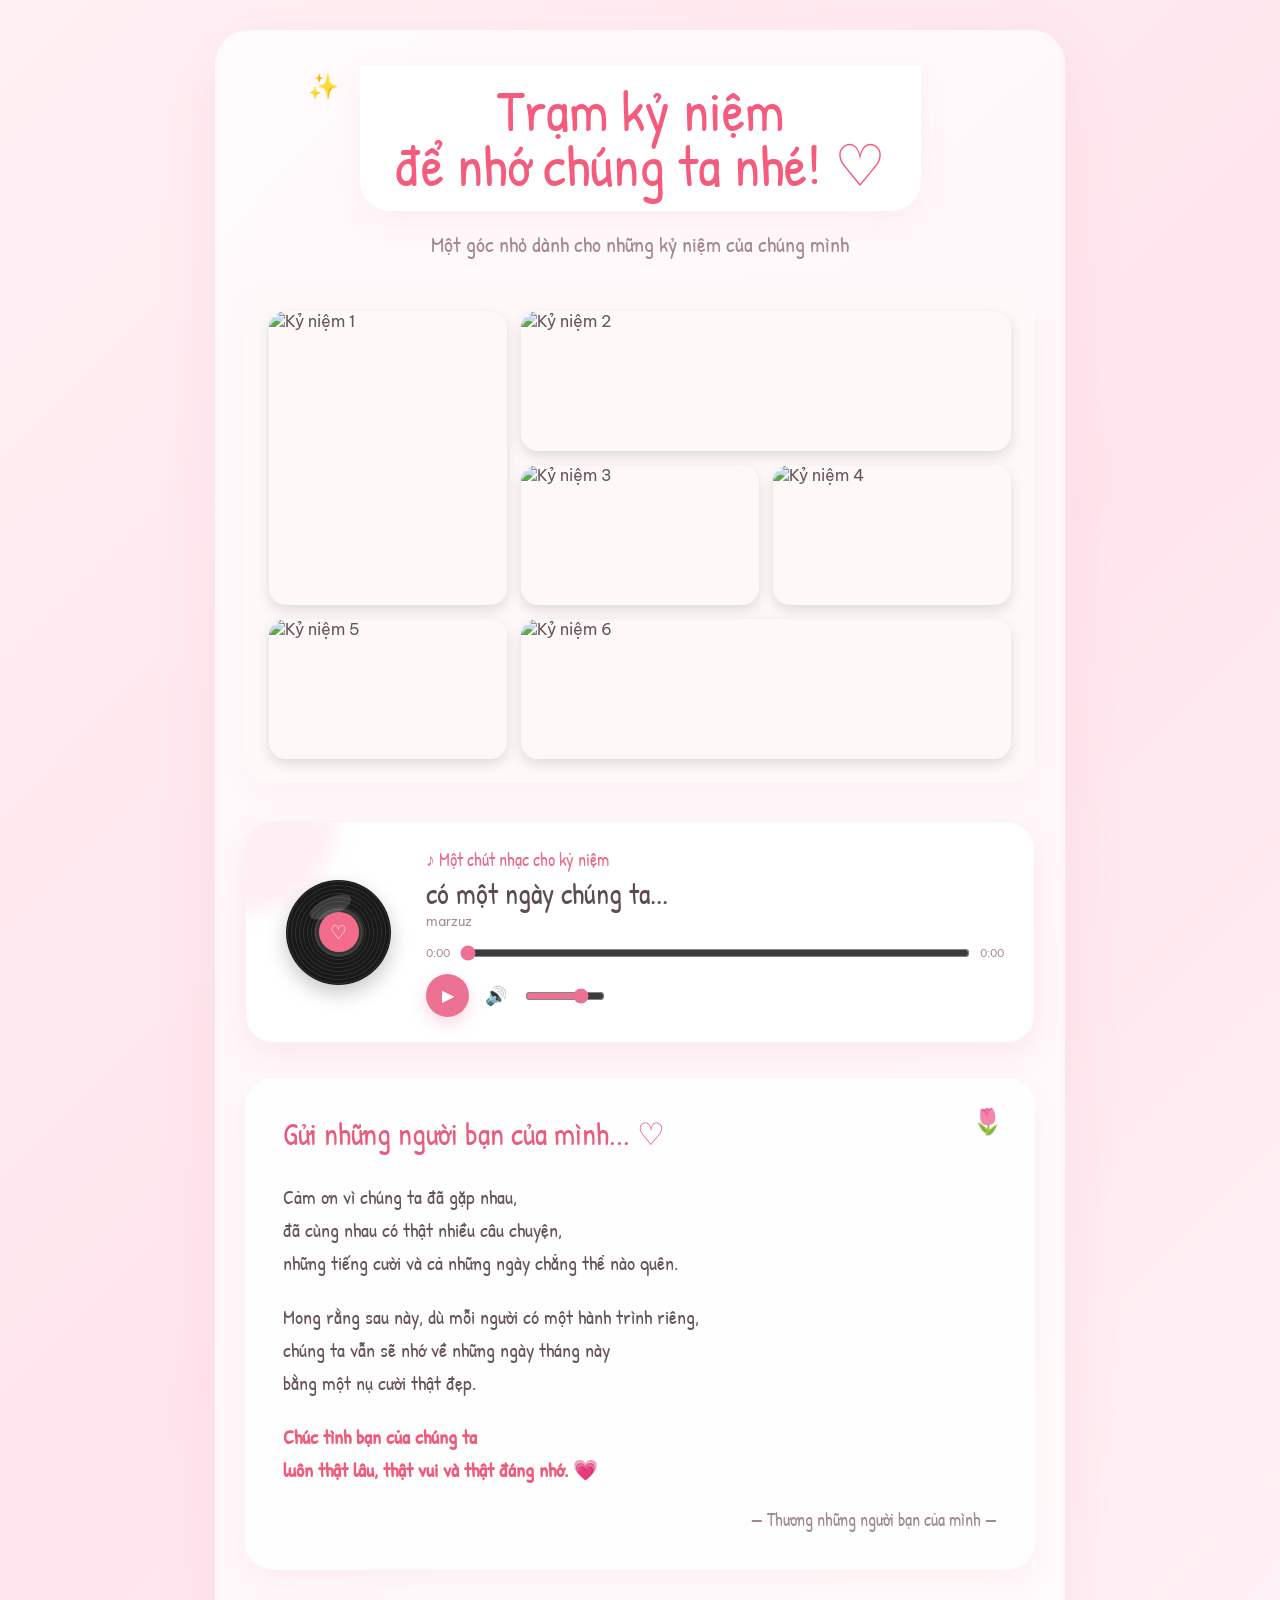
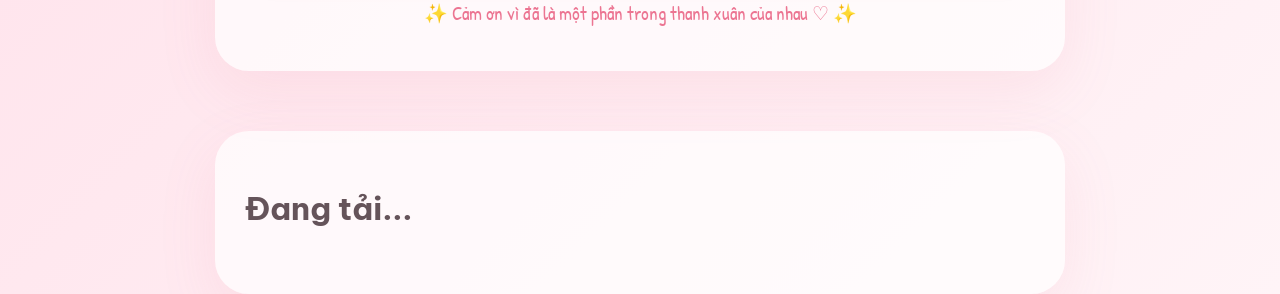
==== index.html @ d9ace6cc "Add files via upload" ====
<!doctype html>
<html lang="vi">
  <head>
    <meta charset="UTF-8" />

    <meta name="viewport" content="width=device-width, initial-scale=1.0" />

    <title>Kỷ niệm tình bạn ♡</title>

    <!-- GOOGLE FONT -->
    <link rel="preconnect" href="https://fonts.googleapis.com" />
    <link rel="preconnect" href="https://fonts.gstatic.com" crossorigin />

    <link
      href="https://fonts.googleapis.com/css2?family=Be+Vietnam+Pro:wght@400;500;600;700&family=Patrick+Hand&display=swap"
      rel="stylesheet"
    />

    <!-- CSS -->
    <link rel="stylesheet" href="style.css" />
  </head>

  <body>
    <div class="page">
      <main class="container">
        <!-- =================================================
           PHẦN MỞ ĐẦU
      ================================================== -->

        <header class="intro">
          <div class="sparkle">✨</div>

          <div class="intro-title">
            <h1>
              Trạm kỷ niệm<br />
              để nhớ chúng ta nhé! ♡
            </h1>
          </div>

          <p>Một góc nhỏ dành cho những kỷ niệm của chúng mình</p>
        </header>

        <!-- =================================================
           6 ẢNH KỶ NIỆM
      ================================================== -->

        <section class="photos-collage">
          <!-- ẢNH 1 -->
          <div class="collage-item item-1">
            <img src="./ảnh 1.jpg" alt="Kỷ niệm 1" />
          </div>

          <!-- ẢNH 2 -->
          <div class="collage-item item-2">
            <img src="./ảnh 2.jpg" alt="Kỷ niệm 2" />
          </div>

          <!-- ẢNH 3 -->
          <div class="collage-item item-3">
            <img src="./ảnh 3.jpg" alt="Kỷ niệm 3" />
          </div>

          <!-- ẢNH 4 -->
          <div class="collage-item item-4">
            <img src="./ảnh 4.jpg" alt="Kỷ niệm 4" />
          </div>

          <!-- ẢNH 5 -->
          <div class="collage-item item-5">
            <img src="./ảnh 5.png" alt="Kỷ niệm 5" />
          </div>

          <!-- ẢNH 6 -->
          <div class="collage-item item-6">
            <img src="./ảnh 6.jpg" alt="Kỷ niệm 6" />
          </div>
        </section>

        <!-- =================================================
           HỘP NHẠC
      ================================================== -->

        <section class="music-card">
          <!-- ĐĨA NHẠC -->

          <div class="music-disc-area">
            <div class="music-disc" id="musicDisc">
              <div class="disc-center">♡</div>
            </div>
          </div>

          <!-- THÔNG TIN BÀI NHẠC -->

          <div class="music-info">
            <div class="music-label">♪ Một chút nhạc cho kỷ niệm</div>

            <h2>có một ngày chúng ta...</h2>

            <p class="artist">marzuz</p>

            <!-- THANH THỜI GIAN -->

            <div class="music-progress">
              <span id="currentTime"> 0:00 </span>

              <input
                id="progress"
                type="range"
                min="0"
                max="100"
                value="0"
                step="0.1"
              />

              <span id="duration"> 0:00 </span>
            </div>

            <!-- NÚT ĐIỀU KHIỂN -->

            <div class="music-controls">
              <button id="playBtn" class="play-btn" type="button">▶</button>

              <button id="volumeBtn" class="volume-btn" type="button">
                🔊
              </button>

              <input
                id="volume"
                type="range"
                min="0"
                max="1"
                value="0.75"
                step="0.01"
              />
            </div>
          </div>

          <!-- FILE NHẠC -->

          <audio id="audio" preload="metadata">
            <source
              src="./Y2Mate.is - marzuz - cm n_ official audio.mp3"
              type="audio/mpeg"
            />

            Trình duyệt của bạn không hỗ trợ phát nhạc.
          </audio>
        </section>

        <!-- =================================================
           LỜI CHÚC
      ================================================== -->

        <section class="letter">
          <div class="flower">🌷</div>

          <h2>Gửi những người bạn của mình... ♡</h2>

          <p>
            Cảm ơn vì chúng ta đã gặp nhau,<br />
            đã cùng nhau có thật nhiều câu chuyện,<br />
            những tiếng cười và cả những ngày chẳng thể nào quên.
          </p>

          <p>
            Mong rằng sau này, dù mỗi người có một hành trình riêng,<br />
            chúng ta vẫn sẽ nhớ về những ngày tháng này<br />
            bằng một nụ cười thật đẹp.
          </p>

          <p class="wish">
            Chúc tình bạn của chúng ta<br />
            luôn thật lâu, thật vui và thật đáng nhớ. 💗
          </p>

          <div class="signature">— Thương những người bạn của mình —</div>
        </section>

        <!-- =================================================
           FOOTER
      ================================================== -->

        <footer>
          ✨ Cảm ơn vì đã là một phần trong thanh xuân của nhau ♡ ✨
        </footer>
      </main>
    </div>

    <!-- JAVASCRIPT -->
    <script src="./config.js"></script>
    <script src="./index.js"></script>
    <script src="script.js"></script>
    <!doctype html>
    <html lang="vi">
      <head>
        <meta charset="UTF-8" />
        <meta name="viewport" content="width=device-width, initial-scale=1.0" />
        <title>Thiệp Tình Bạn</title>
        <link rel="stylesheet" href="style.css" />
      </head>
      <body>
        <div class="container">
          <h1 id="senderDisplay">Đang tải...</h1>
          <p id="msgDisplay"></p>
          <div class="gallery" id="gallery"></div>
        </div>

        <!-- Nhạc nền nếu có -->
        <audio
          id="bgMusic"
          src="Y2Mate.is - marzuz - rm n_ official audio.mp3"
          autoplay
          loop
        ></audio>

        <script>
          // TỰ ĐỘNG ĐỌC DỮ LIỆU TỪ LINK CỦA KHÁCH
          function loadCustomerData() {
            const urlParams = new URLSearchParams(window.location.search);
            const rawData = urlParams.get("data");

            if (!rawData) return; // Nếu mở link gốc không có data thì giữ mặc định

            try {
              // Giải mã link
              const jsonString = decodeURIComponent(
                escape(atob(decodeURIComponent(rawData))),
              );
              const data = JSON.parse(jsonString);

              // Hiển thị tên & Lời chúc
              if (data.n)
                document.getElementById("senderDisplay").innerText = data.n;
              if (data.m)
                document.getElementById("msgDisplay").innerText = data.m;

              // Thay thế danh sách ảnh từ Cloudinary
              if (data.imgs && data.imgs.length > 0) {
                const gallery = document.getElementById("gallery");
                gallery.innerHTML = ""; // Xóa các ảnh mẫu cũ
                data.imgs.forEach((url) => {
                  const img = document.createElement("img");
                  img.src = url;
                  gallery.appendChild(img);
                });
              }
            } catch (e) {
              console.error("Link không chứa dữ liệu động hoặc bị lỗi mã hóa.");
            }
          }

          loadCustomerData();
        </script>
        <script>
        function loadCustomerData() {
            const urlParams = new URLSearchParams(window.location.search);
            const rawData = urlParams.get('data');

            // Nếu không có chuỗi ?data= thì giữ nguyên giao diện gốc
            if (!rawData) return; 

            try {
                const jsonString = decodeURIComponent(escape(atob(decodeURIComponent(rawData))));
                const data = JSON.parse(jsonString);

                // 1. Thay tên người gửi nếu có thẻ id="senderDisplay"
                const senderEl = document.getElementById('senderDisplay');
                if (senderEl && data.n) senderEl.innerText = data.n;

                // 2. Thay lời chúc nếu có thẻ id="msgDisplay"
                const msgEl = document.getElementById('msgDisplay');
                if (msgEl && data.m) msgEl.innerText = data.m;

                // 3. TỰ ĐỘNG THAY THẾ TẤT CẢ CÁC ẢNH CÓ TRÊN TRANG WEB
                if (data.imgs && data.imgs.length > 0) {
                    // Tìm tất cả các thẻ <img> sẵn có trên giao diện thiệp của bạn
                    const existingImages = document.querySelectorAll('img');

                    // Thay src của các ảnh cũ thành link ảnh mới từ Cloudinary
                    data.imgs.forEach((url, index) => {
                        if (existingImages[index]) {
                            existingImages[index].src = url;
                        } else if (existingImages.length > 0) {
                            // Nếu số ảnh khách tải lên nhiều hơn số khung ảnh có sẵn, tự nhân bản thêm khung ảnh
                            const lastImg = existingImages[existingImages.length - 1];
                            const newImg = lastImg.cloneNode(true);
                            newImg.src = url;
                            lastImg.parentNode.appendChild(newImg);
                        }
                    });
                }
            } catch (e) {
                console.error("Lỗi đọc dữ liệu link:", e);
            }
        }

        window.addEventListener('DOMContentLoaded', loadCustomerData);
    </script>
</body>
</html>
      </body>
    </html>
  </body>
</html>
---- style.css ----
/* =====================================================
   CÀI ĐẶT CHUNG
===================================================== */

* {
  box-sizing: border-box;
}

html {
  scroll-behavior: smooth;
}

body {
  margin: 0;

  background: linear-gradient(135deg, #fff0f4 0%, #ffe5ed 50%, #fff4f7 100%);

  color: #65545a;

  font-family: "Be Vietnam Pro", sans-serif;
}

/* =====================================================
   KHUNG TRANG
===================================================== */

.page {
  width: 100%;

  min-height: 100vh;

  padding: 30px 24px 60px;
}

.container {
  width: 100%;

  max-width: 850px;

  margin: 0 auto;

  padding: 35px 30px 45px;

  background: rgba(255, 255, 255, 0.72);

  border-radius: 34px;

  box-shadow: 0 20px 60px rgba(222, 104, 135, 0.1);
}

/* =====================================================
   PHẦN MỞ ĐẦU
===================================================== */

.intro {
  position: relative;

  text-align: center;

  margin-bottom: 28px;
}

.sparkle {
  position: absolute;

  left: 8%;

  top: 5px;

  font-size: 25px;

  animation: sparkleFloat 2.5s ease-in-out infinite;
}

@keyframes sparkleFloat {
  0%,
  100% {
    transform: translateY(0);
  }

  50% {
    transform: translateY(-7px);
  }
}

.intro-title {
  display: inline-block;

  padding: 18px 35px;

  background: rgba(255, 255, 255, 0.95);

  border-radius: 0 0 30px 30px;

  box-shadow: 0 12px 30px rgba(229, 111, 143, 0.08);
}

.intro h1 {
  margin: 0;

  color: #f45b7c;

  font-family: "Patrick Hand", cursive;

  font-size: clamp(42px, 6vw, 58px);

  line-height: 0.95;

  font-weight: 400;
}

.intro > p {
  margin: 18px 0 0;

  color: #a48790;

  font-family: "Patrick Hand", cursive;

  font-size: 22px;
}

/* =====================================================
   COLLAGE 6 ẢNH
===================================================== */

.photos-collage {
  width: 100%;

  padding: 24px;

  display: grid;

  grid-template-columns: 1fr 1fr 1fr;

  grid-template-rows: 140px 140px 140px;

  gap: 14px;

  background: rgba(255, 248, 250, 0.86);

  border-radius: 25px;

  box-shadow: 0 10px 30px rgba(200, 120, 140, 0.06);
}

/* TẤT CẢ ẢNH */

.collage-item {
  overflow: hidden;

  border-radius: 17px;

  box-shadow: 0 5px 13px rgba(0, 0, 0, 0.12);
}

.collage-item img {
  width: 100%;

  height: 100%;

  display: block;

  object-fit: cover;

  transition:
    transform 0.5s ease,
    filter 0.5s ease;
}

.collage-item:hover img {
  transform: scale(1.05);

  filter: brightness(1.03);
}

/* =====================================================
   BỐ CỤC 6 ẢNH
===================================================== */

/*
   ┌──────┬───────────────┐
   │      │               │
   │  1   │       2       │
   │      │               │
   ├──────┼───────┬───────┤
   │      │   3   │   4   │
   │      │       │       │
   │  5   ├───────┴───────┤
   │      │       6       │
   └──────┴───────────────┘
*/

.item-1 {
  grid-column: 1;

  grid-row: 1 / 3;
}

.item-2 {
  grid-column: 2 / 4;

  grid-row: 1;
}

.item-3 {
  grid-column: 2;

  grid-row: 2;
}

.item-4 {
  grid-column: 3;

  grid-row: 2;
}

.item-5 {
  grid-column: 1;

  grid-row: 3;
}

.item-6 {
  grid-column: 2 / 4;

  grid-row: 3;
}

/* =====================================================
   HỘP NHẠC
===================================================== */

.music-card {
  position: relative;

  width: 100%;

  margin: 38px auto 0;

  padding: 25px 30px;

  display: flex;

  align-items: center;

  gap: 25px;

  background: rgba(255, 255, 255, 0.92);

  border-radius: 28px;

  box-shadow: 0 12px 30px rgba(225, 106, 139, 0.12);

  border: 1px solid rgba(241, 121, 151, 0.1);

  overflow: hidden;
}

.music-card::before {
  content: "";

  position: absolute;

  width: 180px;

  height: 180px;

  left: -90px;

  top: -90px;

  background: rgba(255, 150, 180, 0.15);

  border-radius: 50%;

  filter: blur(10px);
}

/* =====================================================
   ĐĨA NHẠC
===================================================== */

.music-disc-area {
  width: 125px;

  height: 125px;

  flex-shrink: 0;

  display: flex;

  align-items: center;

  justify-content: center;
}

.music-disc {
  width: 105px;

  height: 105px;

  position: relative;

  border-radius: 50%;

  background: repeating-radial-gradient(
    circle,
    #191919 0px,
    #191919 2px,
    #303030 3px,
    #111111 4px
  );

  box-shadow: 0 8px 20px rgba(0, 0, 0, 0.22);
}

.music-disc::after {
  content: "";

  position: absolute;

  width: 45px;

  height: 18px;

  top: 18px;

  left: 22px;

  border-radius: 50%;

  background: rgba(255, 255, 255, 0.15);

  transform: rotate(-25deg);
}

.disc-center {
  position: absolute;

  left: 50%;

  top: 50%;

  transform: translate(-50%, -50%);

  width: 40px;

  height: 40px;

  display: flex;

  align-items: center;

  justify-content: center;

  border-radius: 50%;

  background: #f36c8d;

  color: white;

  font-size: 19px;

  box-shadow: 0 0 0 5px rgba(255, 255, 255, 0.12);

  z-index: 2;
}

/* ĐĨA QUAY */

.music-disc.playing {
  animation: rotateDisc 5s linear infinite;
}

@keyframes rotateDisc {
  from {
    transform: rotate(0deg);
  }

  to {
    transform: rotate(360deg);
  }
}

/* =====================================================
   THÔNG TIN NHẠC
===================================================== */

.music-info {
  flex: 1;

  min-width: 0;
}

.music-label {
  color: #e96c8c;

  font-family: "Patrick Hand", cursive;

  font-size: 18px;
}

.music-info h2 {
  margin: 2px 0 0;

  color: #5f4c53;

  font-family: "Patrick Hand", cursive;

  font-size: 29px;

  font-weight: 400;
}

.artist {
  margin: 0 0 14px;

  color: #a28a92;

  font-size: 13px;
}

/* =====================================================
   THANH NHẠC
===================================================== */

.music-progress {
  display: flex;

  align-items: center;

  gap: 8px;

  color: #a58c94;

  font-size: 11px;
}

#progress {
  flex: 1;

  cursor: pointer;

  accent-color: #ed7192;
}

/* =====================================================
   NÚT NHẠC
===================================================== */

.music-controls {
  margin-top: 11px;

  display: flex;

  align-items: center;

  gap: 10px;
}

.play-btn {
  width: 43px;

  height: 43px;

  border: none;

  border-radius: 50%;

  background: #ed7192;

  color: white;

  font-size: 16px;

  cursor: pointer;

  box-shadow: 0 7px 16px rgba(237, 113, 146, 0.25);

  transition:
    transform 0.2s ease,
    background 0.2s ease;
}

.play-btn:hover {
  transform: scale(1.08);

  background: #e85f83;
}

.volume-btn {
  border: none;

  background: transparent;

  font-size: 18px;

  cursor: pointer;
}

#volume {
  width: 80px;

  accent-color: #ed7192;
}

/* =====================================================
   LỜI CHÚC
===================================================== */

.letter {
  position: relative;

  margin-top: 35px;

  padding: 35px 38px 38px;

  background: rgba(255, 255, 255, 0.85);

  border-radius: 28px;

  box-shadow: 0 10px 28px rgba(230, 110, 140, 0.08);
}

.flower {
  position: absolute;

  right: 32px;

  top: 27px;

  font-size: 25px;
}

.letter h2 {
  margin: 0 0 25px;

  color: #e85d7e;

  font-family: "Patrick Hand", cursive;

  font-size: 31px;

  font-weight: 400;
}

.letter p {
  margin: 0 0 21px;

  color: #66565b;

  font-family: "Patrick Hand", cursive;

  font-size: 20px;

  line-height: 1.65;
}

.letter .wish {
  color: #f05b7b;

  font-weight: 600;
}

.signature {
  text-align: right;

  color: #a18a91;

  font-family: "Patrick Hand", cursive;

  font-size: 18px;
}

/* =====================================================
   FOOTER
===================================================== */

footer {
  padding-top: 30px;

  text-align: center;

  color: #ec7592;

  font-family: "Patrick Hand", cursive;

  font-size: 19px;
}

/* =====================================================
   MOBILE
===================================================== */

@media (max-width: 700px) {
  .page {
    padding: 15px 10px 40px;
  }

  .container {
    padding: 25px 15px 35px;

    border-radius: 25px;
  }

  .intro-title {
    padding: 16px 20px;
  }

  .intro h1 {
    font-size: 39px;
  }

  .intro > p {
    font-size: 18px;
  }

  /* Ảnh chuyển thành 2 cột */

  .photos-collage {
    padding: 15px;

    grid-template-columns: 1fr 1fr;

    grid-template-rows:
      180px
      120px
      120px
      180px;

    gap: 10px;
  }

  .item-1 {
    grid-column: 1;

    grid-row: 1 / 3;
  }

  .item-2 {
    grid-column: 2;

    grid-row: 1;
  }

  .item-3 {
    grid-column: 2;

    grid-row: 2;
  }

  .item-4 {
    grid-column: 1;

    grid-row: 3;
  }

  .item-5 {
    grid-column: 2;

    grid-row: 3;
  }

  .item-6 {
    grid-column: 1 / 3;

    grid-row: 4;
  }

  /* Nhạc */

  .music-card {
    flex-direction: column;

    text-align: center;

    padding: 25px 20px;
  }

  .music-info {
    width: 100%;
  }

  .music-controls {
    justify-content: center;
  }

  /* Lời chúc */

  .letter {
    padding: 30px 23px;
  }

  .letter p {
    font-size: 18px;
  }
}
---- style.css ----
/* =====================================================
   CÀI ĐẶT CHUNG
===================================================== */

* {
  box-sizing: border-box;
}

html {
  scroll-behavior: smooth;
}

body {
  margin: 0;

  background: linear-gradient(135deg, #fff0f4 0%, #ffe5ed 50%, #fff4f7 100%);

  color: #65545a;

  font-family: "Be Vietnam Pro", sans-serif;
}

/* =====================================================
   KHUNG TRANG
===================================================== */

.page {
  width: 100%;

  min-height: 100vh;

  padding: 30px 24px 60px;
}

.container {
  width: 100%;

  max-width: 850px;

  margin: 0 auto;

  padding: 35px 30px 45px;

  background: rgba(255, 255, 255, 0.72);

  border-radius: 34px;

  box-shadow: 0 20px 60px rgba(222, 104, 135, 0.1);
}

/* =====================================================
   PHẦN MỞ ĐẦU
===================================================== */

.intro {
  position: relative;

  text-align: center;

  margin-bottom: 28px;
}

.sparkle {
  position: absolute;

  left: 8%;

  top: 5px;

  font-size: 25px;

  animation: sparkleFloat 2.5s ease-in-out infinite;
}

@keyframes sparkleFloat {
  0%,
  100% {
    transform: translateY(0);
  }

  50% {
    transform: translateY(-7px);
  }
}

.intro-title {
  display: inline-block;

  padding: 18px 35px;

  background: rgba(255, 255, 255, 0.95);

  border-radius: 0 0 30px 30px;

  box-shadow: 0 12px 30px rgba(229, 111, 143, 0.08);
}

.intro h1 {
  margin: 0;

  color: #f45b7c;

  font-family: "Patrick Hand", cursive;

  font-size: clamp(42px, 6vw, 58px);

  line-height: 0.95;

  font-weight: 400;
}

.intro > p {
  margin: 18px 0 0;

  color: #a48790;

  font-family: "Patrick Hand", cursive;

  font-size: 22px;
}

/* =====================================================
   COLLAGE 6 ẢNH
===================================================== */

.photos-collage {
  width: 100%;

  padding: 24px;

  display: grid;

  grid-template-columns: 1fr 1fr 1fr;

  grid-template-rows: 140px 140px 140px;

  gap: 14px;

  background: rgba(255, 248, 250, 0.86);

  border-radius: 25px;

  box-shadow: 0 10px 30px rgba(200, 120, 140, 0.06);
}

/* TẤT CẢ ẢNH */

.collage-item {
  overflow: hidden;

  border-radius: 17px;

  box-shadow: 0 5px 13px rgba(0, 0, 0, 0.12);
}

.collage-item img {
  width: 100%;

  height: 100%;

  display: block;

  object-fit: cover;

  transition:
    transform 0.5s ease,
    filter 0.5s ease;
}

.collage-item:hover img {
  transform: scale(1.05);

  filter: brightness(1.03);
}

/* =====================================================
   BỐ CỤC 6 ẢNH
===================================================== */

/*
   ┌──────┬───────────────┐
   │      │               │
   │  1   │       2       │
   │      │               │
   ├──────┼───────┬───────┤
   │      │   3   │   4   │
   │      │       │       │
   │  5   ├───────┴───────┤
   │      │       6       │
   └──────┴───────────────┘
*/

.item-1 {
  grid-column: 1;

  grid-row: 1 / 3;
}

.item-2 {
  grid-column: 2 / 4;

  grid-row: 1;
}

.item-3 {
  grid-column: 2;

  grid-row: 2;
}

.item-4 {
  grid-column: 3;

  grid-row: 2;
}

.item-5 {
  grid-column: 1;

  grid-row: 3;
}

.item-6 {
  grid-column: 2 / 4;

  grid-row: 3;
}

/* =====================================================
   HỘP NHẠC
===================================================== */

.music-card {
  position: relative;

  width: 100%;

  margin: 38px auto 0;

  padding: 25px 30px;

  display: flex;

  align-items: center;

  gap: 25px;

  background: rgba(255, 255, 255, 0.92);

  border-radius: 28px;

  box-shadow: 0 12px 30px rgba(225, 106, 139, 0.12);

  border: 1px solid rgba(241, 121, 151, 0.1);

  overflow: hidden;
}

.music-card::before {
  content: "";

  position: absolute;

  width: 180px;

  height: 180px;

  left: -90px;

  top: -90px;

  background: rgba(255, 150, 180, 0.15);

  border-radius: 50%;

  filter: blur(10px);
}

/* =====================================================
   ĐĨA NHẠC
===================================================== */

.music-disc-area {
  width: 125px;

  height: 125px;

  flex-shrink: 0;

  display: flex;

  align-items: center;

  justify-content: center;
}

.music-disc {
  width: 105px;

  height: 105px;

  position: relative;

  border-radius: 50%;

  background: repeating-radial-gradient(
    circle,
    #191919 0px,
    #191919 2px,
    #303030 3px,
    #111111 4px
  );

  box-shadow: 0 8px 20px rgba(0, 0, 0, 0.22);
}

.music-disc::after {
  content: "";

  position: absolute;

  width: 45px;

  height: 18px;

  top: 18px;

  left: 22px;

  border-radius: 50%;

  background: rgba(255, 255, 255, 0.15);

  transform: rotate(-25deg);
}

.disc-center {
  position: absolute;

  left: 50%;

  top: 50%;

  transform: translate(-50%, -50%);

  width: 40px;

  height: 40px;

  display: flex;

  align-items: center;

  justify-content: center;

  border-radius: 50%;

  background: #f36c8d;

  color: white;

  font-size: 19px;

  box-shadow: 0 0 0 5px rgba(255, 255, 255, 0.12);

  z-index: 2;
}

/* ĐĨA QUAY */

.music-disc.playing {
  animation: rotateDisc 5s linear infinite;
}

@keyframes rotateDisc {
  from {
    transform: rotate(0deg);
  }

  to {
    transform: rotate(360deg);
  }
}

/* =====================================================
   THÔNG TIN NHẠC
===================================================== */

.music-info {
  flex: 1;

  min-width: 0;
}

.music-label {
  color: #e96c8c;

  font-family: "Patrick Hand", cursive;

  font-size: 18px;
}

.music-info h2 {
  margin: 2px 0 0;

  color: #5f4c53;

  font-family: "Patrick Hand", cursive;

  font-size: 29px;

  font-weight: 400;
}

.artist {
  margin: 0 0 14px;

  color: #a28a92;

  font-size: 13px;
}

/* =====================================================
   THANH NHẠC
===================================================== */

.music-progress {
  display: flex;

  align-items: center;

  gap: 8px;

  color: #a58c94;

  font-size: 11px;
}

#progress {
  flex: 1;

  cursor: pointer;

  accent-color: #ed7192;
}

/* =====================================================
   NÚT NHẠC
===================================================== */

.music-controls {
  margin-top: 11px;

  display: flex;

  align-items: center;

  gap: 10px;
}

.play-btn {
  width: 43px;

  height: 43px;

  border: none;

  border-radius: 50%;

  background: #ed7192;

  color: white;

  font-size: 16px;

  cursor: pointer;

  box-shadow: 0 7px 16px rgba(237, 113, 146, 0.25);

  transition:
    transform 0.2s ease,
    background 0.2s ease;
}

.play-btn:hover {
  transform: scale(1.08);

  background: #e85f83;
}

.volume-btn {
  border: none;

  background: transparent;

  font-size: 18px;

  cursor: pointer;
}

#volume {
  width: 80px;

  accent-color: #ed7192;
}

/* =====================================================
   LỜI CHÚC
===================================================== */

.letter {
  position: relative;

  margin-top: 35px;

  padding: 35px 38px 38px;

  background: rgba(255, 255, 255, 0.85);

  border-radius: 28px;

  box-shadow: 0 10px 28px rgba(230, 110, 140, 0.08);
}

.flower {
  position: absolute;

  right: 32px;

  top: 27px;

  font-size: 25px;
}

.letter h2 {
  margin: 0 0 25px;

  color: #e85d7e;

  font-family: "Patrick Hand", cursive;

  font-size: 31px;

  font-weight: 400;
}

.letter p {
  margin: 0 0 21px;

  color: #66565b;

  font-family: "Patrick Hand", cursive;

  font-size: 20px;

  line-height: 1.65;
}

.letter .wish {
  color: #f05b7b;

  font-weight: 600;
}

.signature {
  text-align: right;

  color: #a18a91;

  font-family: "Patrick Hand", cursive;

  font-size: 18px;
}

/* =====================================================
   FOOTER
===================================================== */

footer {
  padding-top: 30px;

  text-align: center;

  color: #ec7592;

  font-family: "Patrick Hand", cursive;

  font-size: 19px;
}

/* =====================================================
   MOBILE
===================================================== */

@media (max-width: 700px) {
  .page {
    padding: 15px 10px 40px;
  }

  .container {
    padding: 25px 15px 35px;

    border-radius: 25px;
  }

  .intro-title {
    padding: 16px 20px;
  }

  .intro h1 {
    font-size: 39px;
  }

  .intro > p {
    font-size: 18px;
  }

  /* Ảnh chuyển thành 2 cột */

  .photos-collage {
    padding: 15px;

    grid-template-columns: 1fr 1fr;

    grid-template-rows:
      180px
      120px
      120px
      180px;

    gap: 10px;
  }

  .item-1 {
    grid-column: 1;

    grid-row: 1 / 3;
  }

  .item-2 {
    grid-column: 2;

    grid-row: 1;
  }

  .item-3 {
    grid-column: 2;

    grid-row: 2;
  }

  .item-4 {
    grid-column: 1;

    grid-row: 3;
  }

  .item-5 {
    grid-column: 2;

    grid-row: 3;
  }

  .item-6 {
    grid-column: 1 / 3;

    grid-row: 4;
  }

  /* Nhạc */

  .music-card {
    flex-direction: column;

    text-align: center;

    padding: 25px 20px;
  }

  .music-info {
    width: 100%;
  }

  .music-controls {
    justify-content: center;
  }

  /* Lời chúc */

  .letter {
    padding: 30px 23px;
  }

  .letter p {
    font-size: 18px;
  }
}
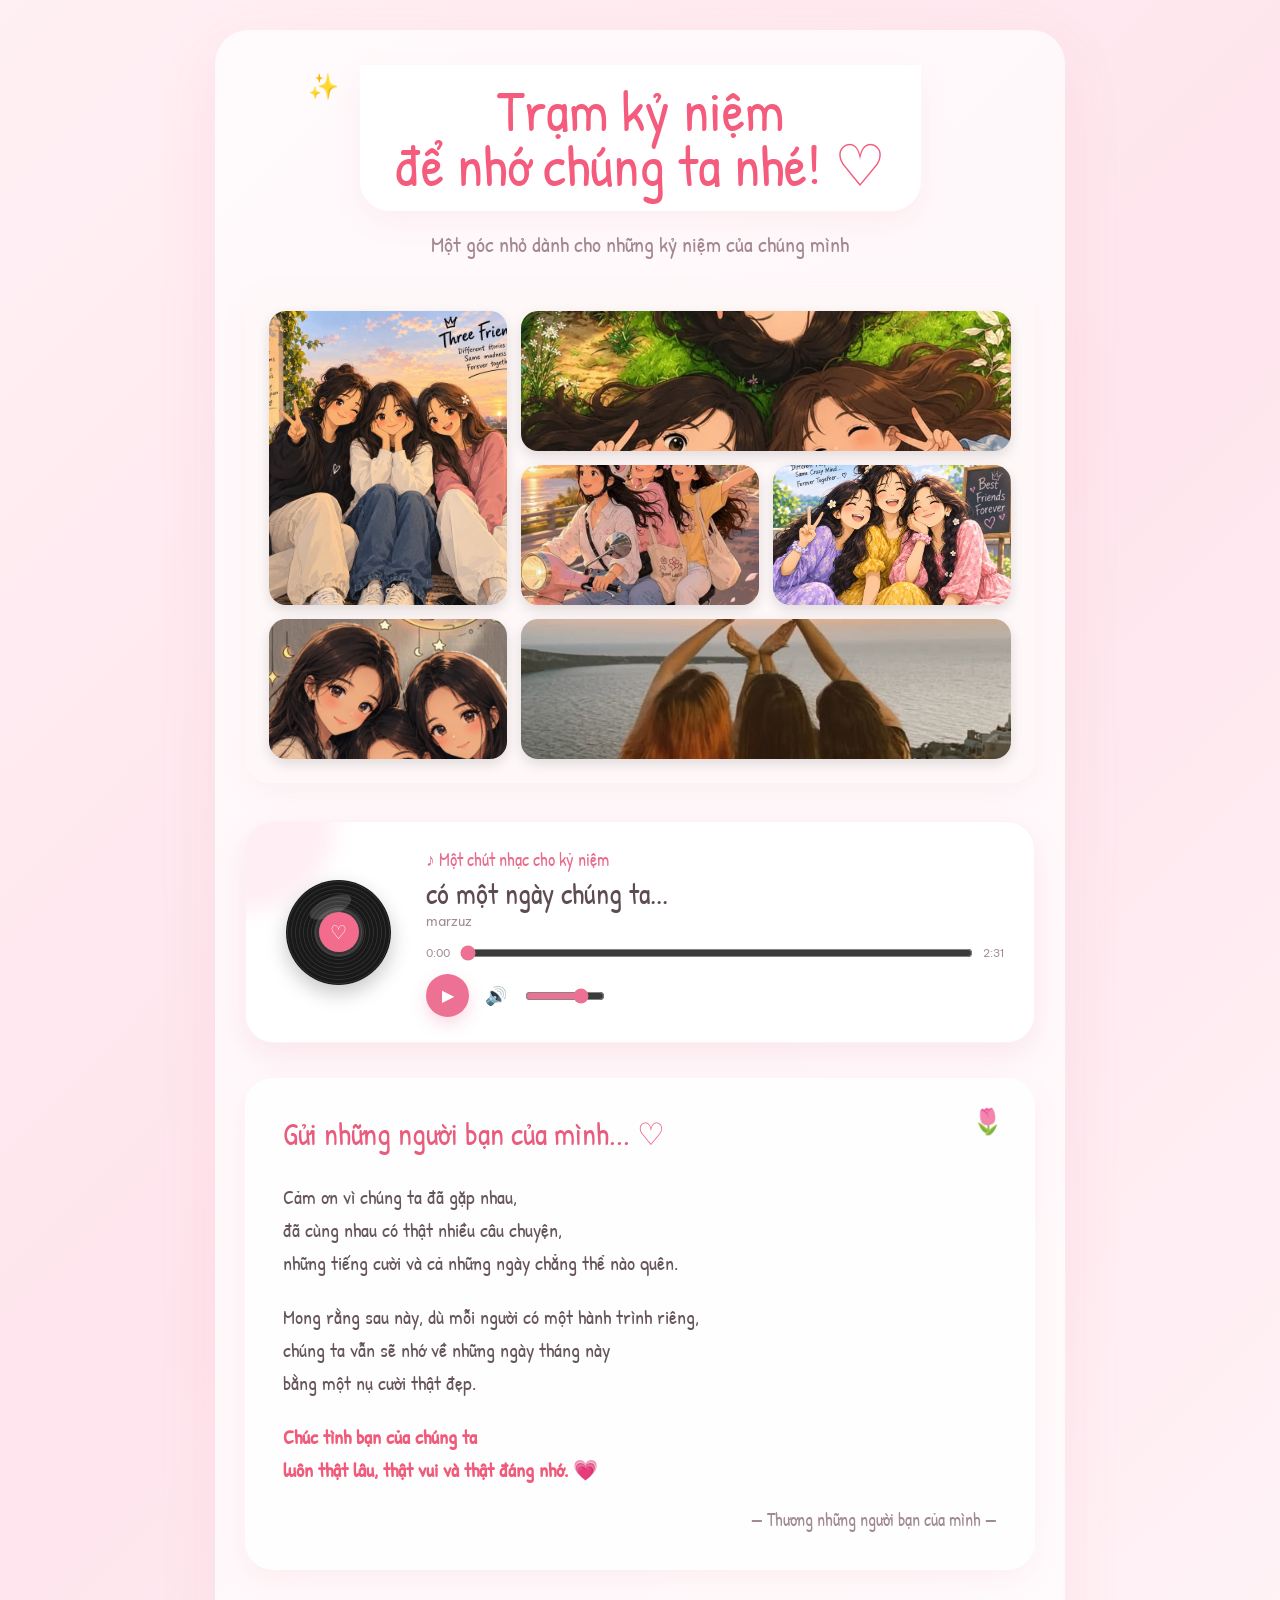
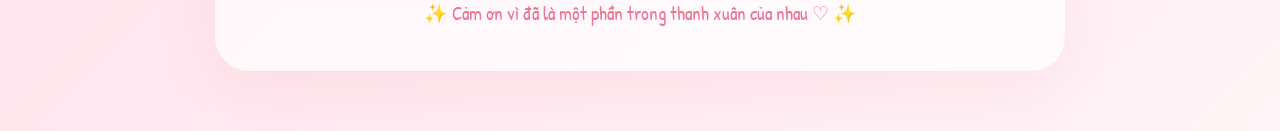
==== commit a7988c9a: "Add files via upload" ====
--- a/index.html
+++ b/index.html
@@ -1,304 +1,310 @@
-<!doctype html>
-<html lang="vi">
-  <head>
-    <meta charset="UTF-8" />
-
-    <meta name="viewport" content="width=device-width, initial-scale=1.0" />
-
-    <title>Kỷ niệm tình bạn ♡</title>
-
-    <!-- GOOGLE FONT -->
-    <link rel="preconnect" href="https://fonts.googleapis.com" />
-    <link rel="preconnect" href="https://fonts.gstatic.com" crossorigin />
-
-    <link
-      href="https://fonts.googleapis.com/css2?family=Be+Vietnam+Pro:wght@400;500;600;700&family=Patrick+Hand&display=swap"
-      rel="stylesheet"
-    />
-
-    <!-- CSS -->
-    <link rel="stylesheet" href="style.css" />
-  </head>
-
-  <body>
-    <div class="page">
-      <main class="container">
-        <!-- =================================================
-           PHẦN MỞ ĐẦU
-      ================================================== -->
-
-        <header class="intro">
-          <div class="sparkle">✨</div>
-
-          <div class="intro-title">
-            <h1>
-              Trạm kỷ niệm<br />
-              để nhớ chúng ta nhé! ♡
-            </h1>
-          </div>
-
-          <p>Một góc nhỏ dành cho những kỷ niệm của chúng mình</p>
-        </header>
-
-        <!-- =================================================
-           6 ẢNH KỶ NIỆM
-      ================================================== -->
-
-        <section class="photos-collage">
-          <!-- ẢNH 1 -->
-          <div class="collage-item item-1">
-            <img src="./ảnh 1.jpg" alt="Kỷ niệm 1" />
-          </div>
-
-          <!-- ẢNH 2 -->
-          <div class="collage-item item-2">
-            <img src="./ảnh 2.jpg" alt="Kỷ niệm 2" />
-          </div>
-
-          <!-- ẢNH 3 -->
-          <div class="collage-item item-3">
-            <img src="./ảnh 3.jpg" alt="Kỷ niệm 3" />
-          </div>
-
-          <!-- ẢNH 4 -->
-          <div class="collage-item item-4">
-            <img src="./ảnh 4.jpg" alt="Kỷ niệm 4" />
-          </div>
-
-          <!-- ẢNH 5 -->
-          <div class="collage-item item-5">
-            <img src="./ảnh 5.png" alt="Kỷ niệm 5" />
-          </div>
-
-          <!-- ẢNH 6 -->
-          <div class="collage-item item-6">
-            <img src="./ảnh 6.jpg" alt="Kỷ niệm 6" />
-          </div>
-        </section>
-
-        <!-- =================================================
-           HỘP NHẠC
-      ================================================== -->
-
-        <section class="music-card">
-          <!-- ĐĨA NHẠC -->
-
-          <div class="music-disc-area">
-            <div class="music-disc" id="musicDisc">
-              <div class="disc-center">♡</div>
-            </div>
-          </div>
-
-          <!-- THÔNG TIN BÀI NHẠC -->
-
-          <div class="music-info">
-            <div class="music-label">♪ Một chút nhạc cho kỷ niệm</div>
-
-            <h2>có một ngày chúng ta...</h2>
-
-            <p class="artist">marzuz</p>
-
-            <!-- THANH THỜI GIAN -->
-
-            <div class="music-progress">
-              <span id="currentTime"> 0:00 </span>
-
-              <input
-                id="progress"
-                type="range"
-                min="0"
-                max="100"
-                value="0"
-                step="0.1"
-              />
-
-              <span id="duration"> 0:00 </span>
-            </div>
-
-            <!-- NÚT ĐIỀU KHIỂN -->
-
-            <div class="music-controls">
-              <button id="playBtn" class="play-btn" type="button">▶</button>
-
-              <button id="volumeBtn" class="volume-btn" type="button">
-                🔊
-              </button>
-
-              <input
-                id="volume"
-                type="range"
-                min="0"
-                max="1"
-                value="0.75"
-                step="0.01"
-              />
-            </div>
-          </div>
-
-          <!-- FILE NHẠC -->
-
-          <audio id="audio" preload="metadata">
-            <source
-              src="./Y2Mate.is - marzuz - cm n_ official audio.mp3"
-              type="audio/mpeg"
-            />
-
-            Trình duyệt của bạn không hỗ trợ phát nhạc.
-          </audio>
-        </section>
-
-        <!-- =================================================
-           LỜI CHÚC
-      ================================================== -->
-
-        <section class="letter">
-          <div class="flower">🌷</div>
-
-          <h2>Gửi những người bạn của mình... ♡</h2>
-
-          <p>
-            Cảm ơn vì chúng ta đã gặp nhau,<br />
-            đã cùng nhau có thật nhiều câu chuyện,<br />
-            những tiếng cười và cả những ngày chẳng thể nào quên.
-          </p>
-
-          <p>
-            Mong rằng sau này, dù mỗi người có một hành trình riêng,<br />
-            chúng ta vẫn sẽ nhớ về những ngày tháng này<br />
-            bằng một nụ cười thật đẹp.
-          </p>
-
-          <p class="wish">
-            Chúc tình bạn của chúng ta<br />
-            luôn thật lâu, thật vui và thật đáng nhớ. 💗
-          </p>
-
-          <div class="signature">— Thương những người bạn của mình —</div>
-        </section>
-
-        <!-- =================================================
-           FOOTER
-      ================================================== -->
-
-        <footer>
-          ✨ Cảm ơn vì đã là một phần trong thanh xuân của nhau ♡ ✨
-        </footer>
-      </main>
-    </div>
-
-    <!-- JAVASCRIPT -->
-    <script src="./config.js"></script>
-    <script src="./index.js"></script>
-    <script src="script.js"></script>
-    <!doctype html>
-    <html lang="vi">
-      <head>
-        <meta charset="UTF-8" />
-        <meta name="viewport" content="width=device-width, initial-scale=1.0" />
-        <title>Thiệp Tình Bạn</title>
-        <link rel="stylesheet" href="style.css" />
-      </head>
-      <body>
-        <div class="container">
-          <h1 id="senderDisplay">Đang tải...</h1>
-          <p id="msgDisplay"></p>
-          <div class="gallery" id="gallery"></div>
-        </div>
-
-        <!-- Nhạc nền nếu có -->
-        <audio
-          id="bgMusic"
-          src="Y2Mate.is - marzuz - rm n_ official audio.mp3"
-          autoplay
-          loop
-        ></audio>
-
-        <script>
-          // TỰ ĐỘNG ĐỌC DỮ LIỆU TỪ LINK CỦA KHÁCH
-          function loadCustomerData() {
-            const urlParams = new URLSearchParams(window.location.search);
-            const rawData = urlParams.get("data");
-
-            if (!rawData) return; // Nếu mở link gốc không có data thì giữ mặc định
-
-            try {
-              // Giải mã link
-              const jsonString = decodeURIComponent(
-                escape(atob(decodeURIComponent(rawData))),
-              );
-              const data = JSON.parse(jsonString);
-
-              // Hiển thị tên & Lời chúc
-              if (data.n)
-                document.getElementById("senderDisplay").innerText = data.n;
-              if (data.m)
-                document.getElementById("msgDisplay").innerText = data.m;
-
-              // Thay thế danh sách ảnh từ Cloudinary
-              if (data.imgs && data.imgs.length > 0) {
-                const gallery = document.getElementById("gallery");
-                gallery.innerHTML = ""; // Xóa các ảnh mẫu cũ
-                data.imgs.forEach((url) => {
-                  const img = document.createElement("img");
-                  img.src = url;
-                  gallery.appendChild(img);
-                });
-              }
-            } catch (e) {
-              console.error("Link không chứa dữ liệu động hoặc bị lỗi mã hóa.");
-            }
-          }
-
-          loadCustomerData();
-        </script>
-        <script>
-        function loadCustomerData() {
-            const urlParams = new URLSearchParams(window.location.search);
-            const rawData = urlParams.get('data');
-
-            // Nếu không có chuỗi ?data= thì giữ nguyên giao diện gốc
-            if (!rawData) return; 
-
-            try {
-                const jsonString = decodeURIComponent(escape(atob(decodeURIComponent(rawData))));
-                const data = JSON.parse(jsonString);
-
-                // 1. Thay tên người gửi nếu có thẻ id="senderDisplay"
-                const senderEl = document.getElementById('senderDisplay');
-                if (senderEl && data.n) senderEl.innerText = data.n;
-
-                // 2. Thay lời chúc nếu có thẻ id="msgDisplay"
-                const msgEl = document.getElementById('msgDisplay');
-                if (msgEl && data.m) msgEl.innerText = data.m;
-
-                // 3. TỰ ĐỘNG THAY THẾ TẤT CẢ CÁC ẢNH CÓ TRÊN TRANG WEB
-                if (data.imgs && data.imgs.length > 0) {
-                    // Tìm tất cả các thẻ <img> sẵn có trên giao diện thiệp của bạn
-                    const existingImages = document.querySelectorAll('img');
-
-                    // Thay src của các ảnh cũ thành link ảnh mới từ Cloudinary
-                    data.imgs.forEach((url, index) => {
-                        if (existingImages[index]) {
-                            existingImages[index].src = url;
-                        } else if (existingImages.length > 0) {
-                            // Nếu số ảnh khách tải lên nhiều hơn số khung ảnh có sẵn, tự nhân bản thêm khung ảnh
-                            const lastImg = existingImages[existingImages.length - 1];
-                            const newImg = lastImg.cloneNode(true);
-                            newImg.src = url;
-                            lastImg.parentNode.appendChild(newImg);
-                        }
-                    });
-                }
-            } catch (e) {
-                console.error("Lỗi đọc dữ liệu link:", e);
-            }
-        }
-
-        window.addEventListener('DOMContentLoaded', loadCustomerData);
-    </script>
-</body>
-</html>
-      </body>
-    </html>
-  </body>
-</html>
+<!doctype html>
+<html lang="vi">
+  <head>
+    <meta charset="UTF-8" />
+    <meta name="viewport" content="width=device-width, initial-scale=1.0" />
+    <title>Kỷ niệm tình bạn ♡</title>
+
+    <!-- Nếu link có dữ liệu cá nhân hóa thì ẩn trang cho tới khi nạp xong (tránh nhá nội dung mẫu) -->
+    <script>
+      if (/[?&](c|data)=/.test(location.search)) {
+        document.documentElement.classList.add("is-loading");
+      }
+    </script>
+
+    <!-- GOOGLE FONT -->
+    <link rel="preconnect" href="https://fonts.googleapis.com" />
+    <link rel="preconnect" href="https://fonts.gstatic.com" crossorigin />
+    <link
+      href="https://fonts.googleapis.com/css2?family=Be+Vietnam+Pro:wght@400;500;600;700&family=Patrick+Hand&display=swap"
+      rel="stylesheet"
+    />
+
+    <!-- CSS -->
+    <link rel="stylesheet" href="style.css" />
+  </head>
+
+  <body>
+    <div class="page">
+      <main class="container">
+        <!-- ================= PHẦN MỞ ĐẦU ================= -->
+        <header class="intro">
+          <div class="sparkle">✨</div>
+
+          <div class="intro-title">
+            <h1>
+              Trạm kỷ niệm<br />
+              để nhớ chúng ta nhé! ♡
+            </h1>
+          </div>
+
+          <p>Một góc nhỏ dành cho những kỷ niệm của chúng mình</p>
+        </header>
+
+        <!-- ================= 6 ẢNH KỶ NIỆM ================= -->
+        <section class="photos-collage">
+          <div class="collage-item item-1">
+            <img src="./anh1.jpg" alt="Kỷ niệm 1" />
+          </div>
+          <div class="collage-item item-2">
+            <img src="./anh2.jpg" alt="Kỷ niệm 2" />
+          </div>
+          <div class="collage-item item-3">
+            <img src="./anh3.jpg" alt="Kỷ niệm 3" />
+          </div>
+          <div class="collage-item item-4">
+            <img src="./anh4.jpg" alt="Kỷ niệm 4" />
+          </div>
+          <div class="collage-item item-5">
+            <img src="./anh5.png" alt="Kỷ niệm 5" />
+          </div>
+          <div class="collage-item item-6">
+            <img src="./anh6.jpg" alt="Kỷ niệm 6" />
+          </div>
+        </section>
+
+        <!-- ================= VIDEO (chỉ hiện khi khách có tải video) ================= -->
+        <section class="video-card" id="videoCard" hidden>
+          <div class="video-label">🎬 Một đoạn video nho nhỏ</div>
+          <video
+            id="memoryVideo"
+            controls
+            playsinline
+            preload="metadata"
+          ></video>
+        </section>
+
+        <!-- ================= HỘP NHẠC ================= -->
+        <section class="music-card">
+          <div class="music-disc-area">
+            <div class="music-disc" id="musicDisc">
+              <div class="disc-center">♡</div>
+            </div>
+          </div>
+
+          <div class="music-info">
+            <div class="music-label">♪ Một chút nhạc cho kỷ niệm</div>
+
+            <h2 id="songTitle">có một ngày chúng ta...</h2>
+
+            <p class="artist" id="songArtist">marzuz</p>
+
+            <div class="music-progress">
+              <span id="currentTime">0:00</span>
+
+              <input
+                id="progress"
+                type="range"
+                min="0"
+                max="100"
+                value="0"
+                step="0.1"
+              />
+
+              <span id="duration">0:00</span>
+            </div>
+
+            <div class="music-controls">
+              <button id="playBtn" class="play-btn" type="button">▶</button>
+
+              <button id="volumeBtn" class="volume-btn" type="button">
+                🔊
+              </button>
+
+              <input
+                id="volume"
+                type="range"
+                min="0"
+                max="1"
+                value="0.75"
+                step="0.01"
+              />
+            </div>
+          </div>
+
+          <!-- Nhạc mặc định (nếu khách không tải nhạc riêng) -->
+          <audio id="audio" preload="metadata">
+            <source src="./music.mp3" type="audio/mpeg" />
+            Trình duyệt của bạn không hỗ trợ phát nhạc.
+          </audio>
+        </section>
+
+        <!-- ================= LỜI CHÚC ================= -->
+        <section class="letter">
+          <div class="flower">🌷</div>
+
+          <h2>Gửi những người bạn của mình... ♡</h2>
+
+          <!-- Nếu link có lời chúc riêng, phần này sẽ được thay thế -->
+          <div id="letterBody">
+            <p>
+              Cảm ơn vì chúng ta đã gặp nhau,<br />
+              đã cùng nhau có thật nhiều câu chuyện,<br />
+              những tiếng cười và cả những ngày chẳng thể nào quên.
+            </p>
+
+            <p>
+              Mong rằng sau này, dù mỗi người có một hành trình riêng,<br />
+              chúng ta vẫn sẽ nhớ về những ngày tháng này<br />
+              bằng một nụ cười thật đẹp.
+            </p>
+
+            <p class="wish">
+              Chúc tình bạn của chúng ta<br />
+              luôn thật lâu, thật vui và thật đáng nhớ. 💗
+            </p>
+          </div>
+
+          <div class="signature" id="signature">
+            — Thương những người bạn của mình —
+          </div>
+        </section>
+
+        <footer>
+          ✨ Cảm ơn vì đã là một phần trong thanh xuân của nhau ♡ ✨
+        </footer>
+      </main>
+    </div>
+
+    <!-- JAVASCRIPT 1: trình phát nhạc -->
+    <script src="./script.js"></script>
+
+    <!-- JAVASCRIPT 2: cá nhân hóa thiệp từ link -->
+    <script>
+      (function () {
+        /* ============ CẤU HÌNH (phải trùng upload.html) ============ */
+        const CLOUD_NAME = "yx8ugl6f";
+
+        const RES = "https://res.cloudinary.com/" + CLOUD_NAME + "/";
+        const IMG_BASE = RES + "image/upload/f_auto,q_auto,w_1000/";
+        const VIDEO_BASE = RES + "video/upload/"; // nhạc & video đều nằm trong nhóm "video"
+        const RAW_BASE = RES + "raw/upload/"; // file JSON chứa dữ liệu thiệp (link ngắn)
+
+        // Đường dẫn gọn do upload.html tạo: v1234567890/ten_file.ext
+        const PATH_RE = /^v\d+\/[\w\-\/]+\.[a-z0-9]+$/i;
+
+        const html = document.documentElement;
+        const params = new URLSearchParams(window.location.search);
+        const shortId = params.get("c"); // link ngắn:  ?c=v123/abcdef
+        const longData = params.get("data"); // link dài (dự phòng): ?data=....
+
+        if (!shortId && !longData) return; // link gốc -> giữ thiệp mặc định
+
+        // Phòng khi mạng chậm: tối đa chờ 8 giây rồi vẫn hiện trang
+        const failSafe = setTimeout(() => html.classList.remove("is-loading"), 8000);
+
+        /* ---------- Giải mã link dài (base64url UTF-8) ---------- */
+        function decodeData(s) {
+          let b64 = s.replace(/ /g, "+").replace(/-/g, "+").replace(/_/g, "/");
+          while (b64.length % 4) b64 += "=";
+          const bin = atob(b64);
+          const bytes = Uint8Array.from(bin, (c) => c.charCodeAt(0));
+          return JSON.parse(new TextDecoder().decode(bytes));
+        }
+
+        /* ---------- Nạp dữ liệu từ link ngắn (file JSON trên Cloudinary) ---------- */
+        async function loadShort(id) {
+          if (!/^(v\d+\/)?[\w\-\/\.]+$/.test(id) || id.includes("..")) {
+            throw new Error("Mã thiệp không hợp lệ");
+          }
+          // upload.html bỏ đuôi .json cho link ngắn hơn; thử cả hai kiểu
+          const tries = [id, id + ".json"];
+          let lastErr;
+          for (const p of tries) {
+            try {
+              const res = await fetch(RAW_BASE + p, { cache: "no-cache" });
+              if (res.ok) return await res.json();
+              lastErr = new Error("HTTP " + res.status);
+            } catch (e) {
+              lastErr = e;
+            }
+          }
+          throw lastErr;
+        }
+
+        /* ---------- Hàm tiện ích ---------- */
+        const text = (v, max) =>
+          typeof v === "string" ? v.trim().slice(0, max) : "";
+
+        function toImageUrl(item) {
+          if (typeof item !== "string") return null;
+          if (item.startsWith("https://res.cloudinary.com/")) return item;
+          if (PATH_RE.test(item)) return IMG_BASE + item;
+          return null;
+        }
+
+        /* ---------- Ghi dữ liệu vào thiệp ---------- */
+        function apply(d) {
+          // 1. Tên -> chữ ký cuối thư
+          const name = text(d.n, 40);
+          if (name) {
+            document.getElementById("signature").textContent = "— " + name + " —";
+          }
+
+          // 2. Lời chúc -> thay nội dung thư
+          const msg = text(d.m, 800);
+          if (msg) {
+            const body = document.getElementById("letterBody");
+            body.textContent = "";
+            const p = document.createElement("p");
+            p.className = "wish";
+            p.style.whiteSpace = "pre-line"; // giữ xuống dòng người dùng gõ
+            p.textContent = msg; // textContent: an toàn, không chạy HTML lạ
+            body.appendChild(p);
+          }
+
+          // 3. Ảnh -> 6 khung collage (ít ảnh thì lặp lại cho đủ khung)
+          const urls = (d.i || d.imgs || [])
+            .map(toImageUrl)
+            .filter(Boolean)
+            .slice(0, 6);
+          if (urls.length) {
+            document.querySelectorAll(".collage-item img").forEach((img, k) => {
+              img.src = urls[k % urls.length];
+            });
+          }
+
+          // 4. Nhạc -> thay bài mặc định
+          if (typeof d.a === "string" && PATH_RE.test(d.a)) {
+            const audio = document.getElementById("audio");
+            audio.src = VIDEO_BASE + d.a; // thuộc tính src được ưu tiên hơn <source>
+            audio.load();
+            document.getElementById("songTitle").textContent =
+              text(d.s, 60) || "Bài hát của chúng mình";
+            document.getElementById("songArtist").textContent = "";
+          }
+
+          // 5. Video -> hiện khung video
+          if (typeof d.v === "string" && PATH_RE.test(d.v)) {
+            const src = /\.(mp4|webm)$/i.test(d.v)
+              ? VIDEO_BASE + d.v
+              : // định dạng khác (vd .mov iPhone) -> Cloudinary đổi sang mp4 cho mọi máy xem được
+                VIDEO_BASE + "f_mp4,vc_h264/" + d.v.replace(/\.[^.]+$/, ".mp4");
+            const video = document.getElementById("memoryVideo");
+            video.src = src;
+            document.getElementById("videoCard").hidden = false;
+
+            // Xem video thì tạm dừng nhạc nền cho khỏi chồng tiếng
+            video.addEventListener("play", () => {
+              const audio = document.getElementById("audio");
+              if (!audio.paused) audio.pause();
+            });
+          }
+        }
+
+        /* ---------- Chạy ---------- */
+        (async function run() {
+          try {
+            const data = shortId ? await loadShort(shortId) : decodeData(longData);
+            apply(data);
+          } catch (e) {
+            console.error("Không đọc được dữ liệu thiệp:", e);
+          } finally {
+            clearTimeout(failSafe);
+            html.classList.remove("is-loading");
+          }
+        })();
+      })();
+    </script>
+  </body>
+</html>
--- a/style.css
+++ b/style.css
@@ -695,3 +695,63 @@
     font-size: 18px;
   }
 }
+
+/* =====================================================
+   THÊM MỚI: ẨN TRANG KHI ĐANG TẢI DỮ LIỆU CÁ NHÂN HÓA
+===================================================== */
+
+.page {
+  transition: opacity 0.5s ease;
+}
+
+html.is-loading .page {
+  opacity: 0;
+}
+
+/* =====================================================
+   THÊM MỚI: KHUNG VIDEO KỶ NIỆM
+===================================================== */
+
+.video-card {
+  width: 100%;
+
+  margin: 38px auto 0;
+
+  padding: 22px 24px 26px;
+
+  text-align: center;
+
+  background: rgba(255, 255, 255, 0.92);
+
+  border-radius: 28px;
+
+  box-shadow: 0 12px 30px rgba(225, 106, 139, 0.12);
+
+  border: 1px solid rgba(241, 121, 151, 0.1);
+}
+
+.video-card[hidden] {
+  display: none;
+}
+
+.video-label {
+  margin-bottom: 12px;
+
+  color: #e96c8c;
+
+  font-family: "Patrick Hand", cursive;
+
+  font-size: 20px;
+}
+
+.video-card video {
+  width: 100%;
+
+  max-height: 70vh;
+
+  display: block;
+
+  border-radius: 18px;
+
+  background: #000;
+}
